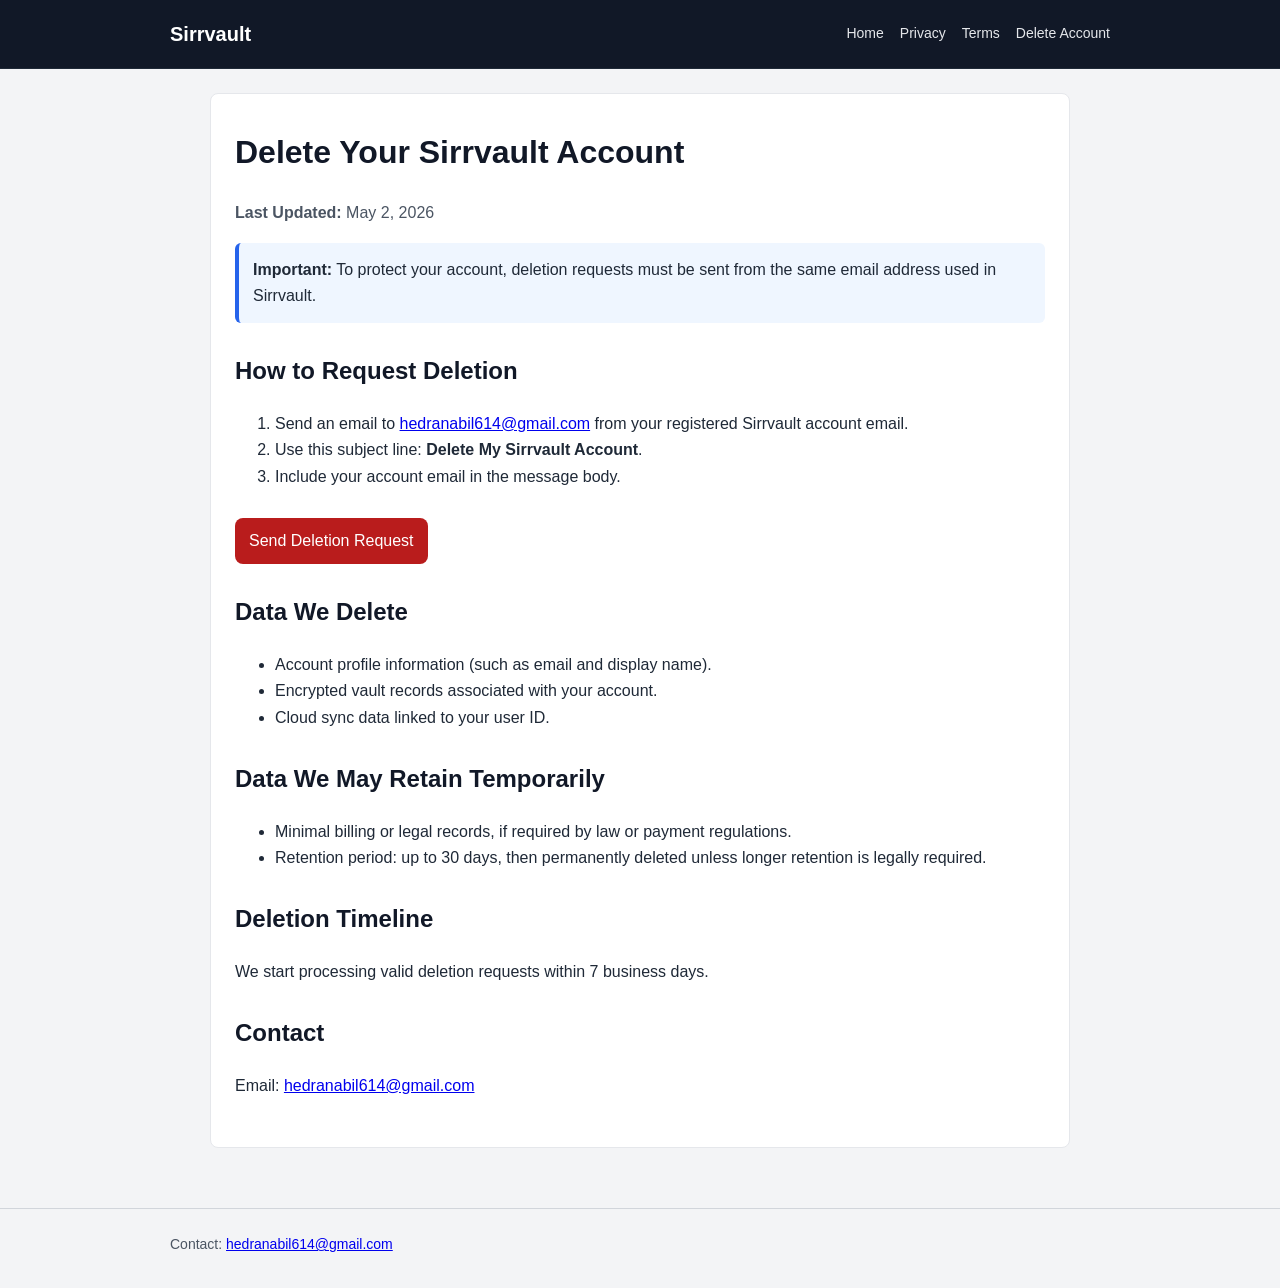
==== delete-account.html @ 34afde9b "Add delete account page and update navigation links" ====
<!DOCTYPE html>
<html lang="en">
<head>
  <meta charset="UTF-8">
  <meta name="viewport" content="width=device-width, initial-scale=1.0">
  <title>Sirrvault - Delete Account</title>
  <meta name="description" content="Request deletion of your Sirrvault account and associated data.">
  <link rel="stylesheet" href="./styles.css">
</head>
<body>
  <header class="site-header">
    <div class="inner topbar">
      <a class="brand" href="./index.html">Sirrvault</a>
      <nav class="nav">
        <a href="./index.html">Home</a>
        <a href="./privacy.html">Privacy</a>
        <a href="./terms.html">Terms</a>
        <a href="./delete-account.html">Delete Account</a>
      </nav>
    </div>
  </header>

  <main class="section">
    <h1>Delete Your Sirrvault Account</h1>
    <p class="muted"><strong>Last Updated:</strong> May 2, 2026</p>

    <div class="highlight">
      <strong>Important:</strong> To protect your account, deletion requests must be sent from the same email address used in Sirrvault.
    </div>

    <h2>How to Request Deletion</h2>
    <ol>
      <li>Send an email to <a href="mailto:hedranabil614@gmail.com">hedranabil614@gmail.com</a> from your registered Sirrvault account email.</li>
      <li>Use this subject line: <strong>Delete My Sirrvault Account</strong>.</li>
      <li>Include your account email in the message body.</li>
    </ol>

    <a class="cta-danger" href="mailto:hedranabil614@gmail.com?subject=Delete%20My%20Sirrvault%20Account&body=Hello%20Sirrvault%20Team%2C%0A%0AI%20request%20deletion%20of%20my%20account%20and%20associated%20data.%0A%0ARegistered%20account%20email%3A%20">Send Deletion Request</a>

    <h2>Data We Delete</h2>
    <ul>
      <li>Account profile information (such as email and display name).</li>
      <li>Encrypted vault records associated with your account.</li>
      <li>Cloud sync data linked to your user ID.</li>
    </ul>

    <h2>Data We May Retain Temporarily</h2>
    <ul>
      <li>Minimal billing or legal records, if required by law or payment regulations.</li>
      <li>Retention period: up to 30 days, then permanently deleted unless longer retention is legally required.</li>
    </ul>

    <h2>Deletion Timeline</h2>
    <p>We start processing valid deletion requests within 7 business days.</p>

    <h2>Contact</h2>
    <p>Email: <a href="mailto:hedranabil614@gmail.com">hedranabil614@gmail.com</a></p>
  </main>

  <footer class="site-footer">
    <div class="inner">
      Contact: <a href="mailto:hedranabil614@gmail.com">hedranabil614@gmail.com</a>
    </div>
  </footer>
</body>
</html>
---- styles.css ----
* {
  box-sizing: border-box;
}

body {
  margin: 0;
  font-family: -apple-system, BlinkMacSystemFont, "Segoe UI", Roboto, Oxygen, Ubuntu, Cantarell, sans-serif;
  color: #1f2937;
  background: #f3f4f6;
  line-height: 1.65;
}

.site-header {
  background: #111827;
  color: #ffffff;
  border-bottom: 1px solid #1f2937;
}

.inner {
  max-width: 980px;
  margin: 0 auto;
  padding: 0 20px;
}

.topbar {
  min-height: 68px;
  display: flex;
  align-items: center;
  justify-content: space-between;
  gap: 16px;
}

.brand {
  font-weight: 700;
  font-size: 20px;
  text-decoration: none;
  color: #ffffff;
}

.nav {
  display: flex;
  gap: 16px;
  flex-wrap: wrap;
}

.nav a {
  color: #e5e7eb;
  text-decoration: none;
  font-size: 14px;
}

.nav a:hover {
  color: #ffffff;
  text-decoration: underline;
}

.hero {
  padding: 56px 0 40px;
}

.hero h1 {
  margin: 0 0 12px;
  font-size: 36px;
  color: #111827;
}

.hero p {
  margin: 0;
  color: #374151;
  max-width: 720px;
}

.grid {
  display: grid;
  grid-template-columns: repeat(auto-fit, minmax(230px, 1fr));
  gap: 16px;
  margin: 28px 0 48px;
}

.card {
  background: #ffffff;
  border: 1px solid #e5e7eb;
  border-radius: 8px;
  padding: 20px;
}

.card h3 {
  margin: 0 0 8px;
  color: #111827;
}

.section {
  max-width: 860px;
  margin: 24px auto 60px;
  background: #ffffff;
  border: 1px solid #e5e7eb;
  border-radius: 8px;
  padding: 32px 24px;
}

.section h1 {
  margin-top: 0;
  color: #111827;
}

.section h2 {
  margin-top: 28px;
  color: #111827;
}

.section h3 {
  margin-top: 18px;
  color: #1f2937;
}

.highlight {
  background: #eff6ff;
  border-left: 4px solid #2563eb;
  padding: 14px;
  border-radius: 6px;
}

.muted {
  color: #4b5563;
}

.site-footer {
  border-top: 1px solid #d1d5db;
  padding: 24px 0 32px;
  color: #4b5563;
  font-size: 14px;
}

.cta {
  display: inline-block;
  background: #111827;
  color: #ffffff;
  text-decoration: none;
  padding: 10px 14px;
  border-radius: 8px;
  margin-top: 16px;
}

.cta:hover {
  background: #1f2937;
}

.cta-danger {
  display: inline-block;
  background: #b91c1c;
  color: #ffffff;
  text-decoration: none;
  padding: 10px 14px;
  border-radius: 8px;
  margin-top: 12px;
}

.cta-danger:hover {
  background: #991b1b;
}
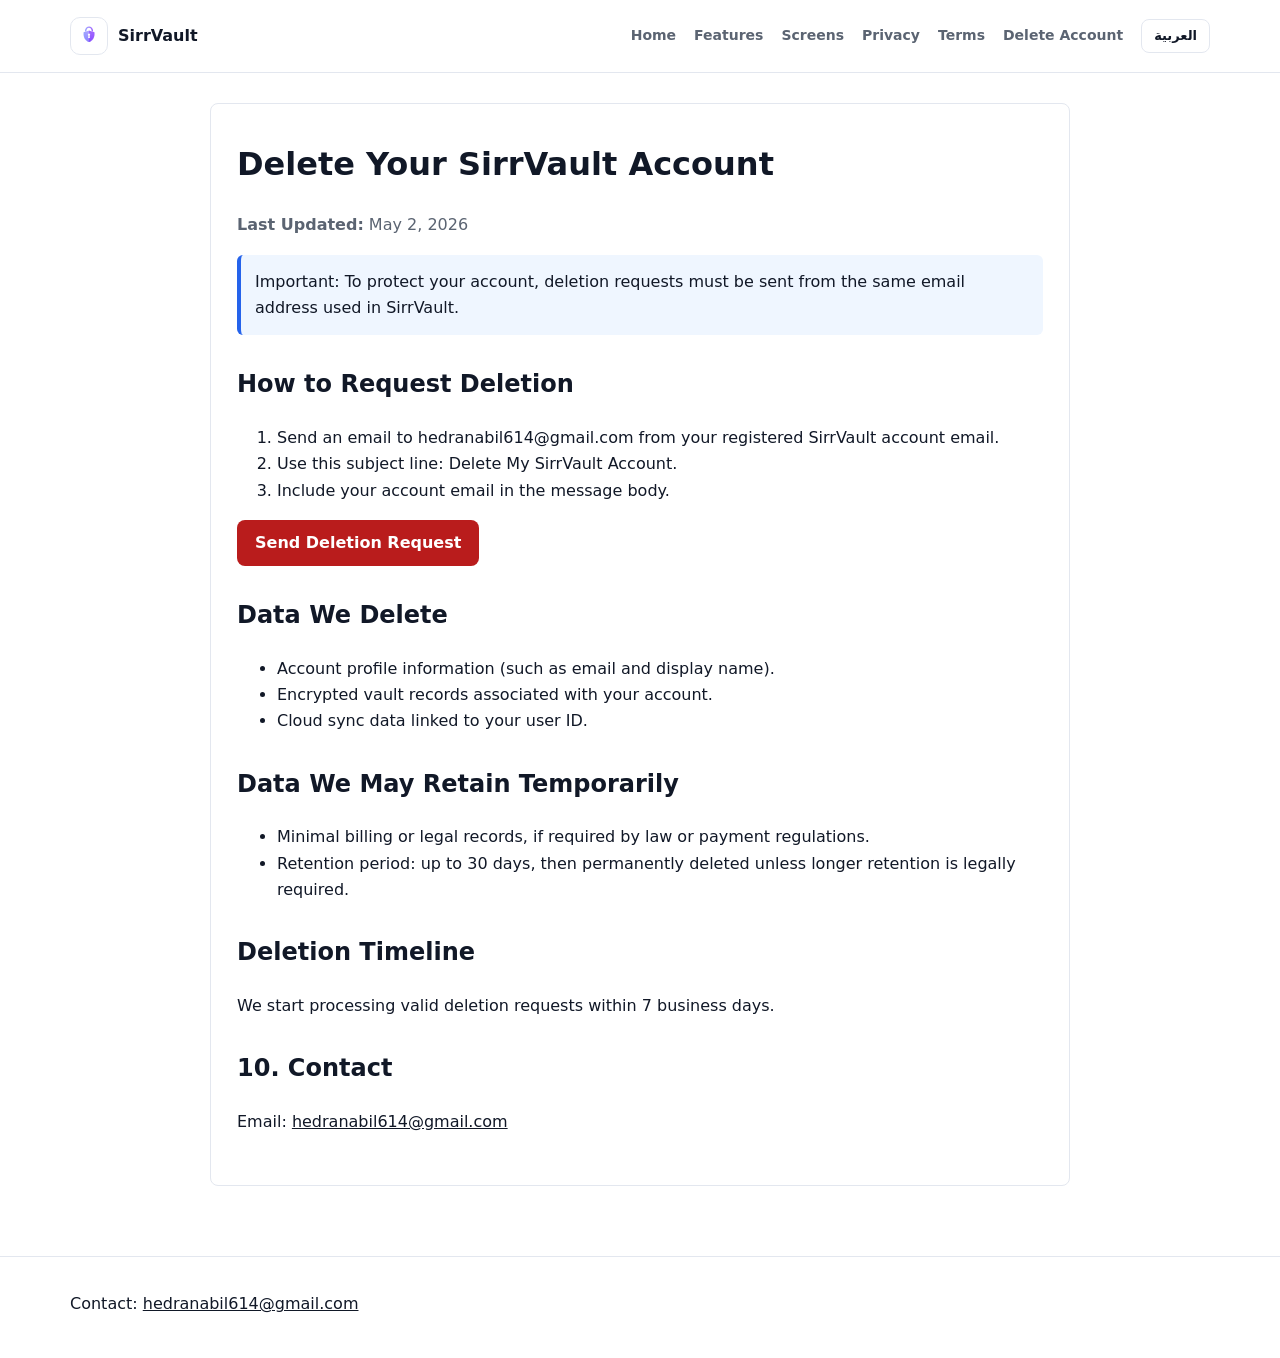
==== commit 61b5be32: "Refactor code structure for improved readability and maintainability" ====
--- a/delete-account.html
+++ b/delete-account.html
@@ -10,57 +10,64 @@
 <body>
   <header class="site-header">
     <div class="inner topbar">
-      <a class="brand" href="./index.html">Sirrvault</a>
+      <a class="brand" href="./index.html">
+        <img src="./assets/logo.png" alt="" class="brand-mark">
+        <span>SirrVault</span>
+      </a>
       <nav class="nav">
-        <a href="./index.html">Home</a>
-        <a href="./privacy.html">Privacy</a>
-        <a href="./terms.html">Terms</a>
-        <a href="./delete-account.html">Delete Account</a>
+        <a href="./index.html" data-i18n="nav_home">Home</a>
+        <a href="./index.html#features" data-i18n="nav_features">Features</a>
+        <a href="./index.html#screens" data-i18n="nav_screens">Screens</a>
+        <a href="./privacy.html" data-i18n="nav_privacy">Privacy</a>
+        <a href="./terms.html" data-i18n="nav_terms">Terms</a>
+        <a href="./delete-account.html" data-i18n="nav_delete">Delete Account</a>
+        <button class="lang-toggle" type="button" data-lang-toggle>العربية</button>
       </nav>
     </div>
   </header>
 
   <main class="section">
-    <h1>Delete Your Sirrvault Account</h1>
-    <p class="muted"><strong>Last Updated:</strong> May 2, 2026</p>
+    <h1 data-i18n="delete_title">Delete Your Sirrvault Account</h1>
+    <p class="muted"><strong data-i18n="updated">Last Updated:</strong> May 2, 2026</p>
 
-    <div class="highlight">
-      <strong>Important:</strong> To protect your account, deletion requests must be sent from the same email address used in Sirrvault.
+    <div class="highlight" data-i18n="delete_important">
+      Important: To protect your account, deletion requests must be sent from the same email address used in Sirrvault.
     </div>
 
-    <h2>How to Request Deletion</h2>
+    <h2 data-i18n="delete_how_title">How to Request Deletion</h2>
     <ol>
-      <li>Send an email to <a href="mailto:hedranabil614@gmail.com">hedranabil614@gmail.com</a> from your registered Sirrvault account email.</li>
-      <li>Use this subject line: <strong>Delete My Sirrvault Account</strong>.</li>
-      <li>Include your account email in the message body.</li>
+      <li data-i18n="delete_step_1">Send an email to hedranabil614@gmail.com from your registered Sirrvault account email.</li>
+      <li data-i18n="delete_step_2">Use this subject line: Delete My Sirrvault Account.</li>
+      <li data-i18n="delete_step_3">Include your account email in the message body.</li>
     </ol>
 
-    <a class="cta-danger" href="mailto:hedranabil614@gmail.com?subject=Delete%20My%20Sirrvault%20Account&body=Hello%20Sirrvault%20Team%2C%0A%0AI%20request%20deletion%20of%20my%20account%20and%20associated%20data.%0A%0ARegistered%20account%20email%3A%20">Send Deletion Request</a>
+    <a class="cta-danger" href="mailto:hedranabil614@gmail.com?subject=Delete%20My%20Sirrvault%20Account&body=Hello%20Sirrvault%20Team%2C%0A%0AI%20request%20deletion%20of%20my%20account%20and%20associated%20data.%0A%0ARegistered%20account%20email%3A%20" data-i18n="delete_cta">Send Deletion Request</a>
 
-    <h2>Data We Delete</h2>
+    <h2 data-i18n="delete_data_title">Data We Delete</h2>
     <ul>
-      <li>Account profile information (such as email and display name).</li>
-      <li>Encrypted vault records associated with your account.</li>
-      <li>Cloud sync data linked to your user ID.</li>
+      <li data-i18n="delete_data_1">Account profile information (such as email and display name).</li>
+      <li data-i18n="delete_data_2">Encrypted vault records associated with your account.</li>
+      <li data-i18n="delete_data_3">Cloud sync data linked to your user ID.</li>
     </ul>
 
-    <h2>Data We May Retain Temporarily</h2>
+    <h2 data-i18n="retain_title">Data We May Retain Temporarily</h2>
     <ul>
-      <li>Minimal billing or legal records, if required by law or payment regulations.</li>
-      <li>Retention period: up to 30 days, then permanently deleted unless longer retention is legally required.</li>
+      <li data-i18n="retain_1">Minimal billing or legal records, if required by law or payment regulations.</li>
+      <li data-i18n="retain_2">Retention period: up to 30 days, then permanently deleted unless longer retention is legally required.</li>
     </ul>
 
-    <h2>Deletion Timeline</h2>
-    <p>We start processing valid deletion requests within 7 business days.</p>
+    <h2 data-i18n="timeline_title">Deletion Timeline</h2>
+    <p data-i18n="timeline_body">We start processing valid deletion requests within 7 business days.</p>
 
-    <h2>Contact</h2>
+    <h2 data-i18n="terms_10_title">Contact</h2>
     <p>Email: <a href="mailto:hedranabil614@gmail.com">hedranabil614@gmail.com</a></p>
   </main>
 
   <footer class="site-footer">
     <div class="inner">
-      Contact: <a href="mailto:hedranabil614@gmail.com">hedranabil614@gmail.com</a>
+      <span data-i18n="contact">Contact:</span> <a href="mailto:hedranabil614@gmail.com">hedranabil614@gmail.com</a>
     </div>
   </footer>
+  <script src="./i18n.js"></script>
 </body>
 </html>
--- a/styles.css
+++ b/styles.css
@@ -1,111 +1,463 @@
+:root {
+  --ink: #111827;
+  --muted: #5b6472;
+  --paper: #ffffff;
+  --panel: #f6f7fb;
+  --line: #e3e7ef;
+  --brand: #4f46e5;
+  --brand-dark: #312e81;
+  --accent: #0f766e;
+  --danger: #b91c1c;
+  --shadow: 0 24px 70px rgba(17, 24, 39, 0.14);
+}
+
 * {
   box-sizing: border-box;
 }
 
+html {
+  scroll-behavior: smooth;
+  scroll-padding-top: 96px;
+}
+
 body {
   margin: 0;
-  font-family: -apple-system, BlinkMacSystemFont, "Segoe UI", Roboto, Oxygen, Ubuntu, Cantarell, sans-serif;
-  color: #1f2937;
-  background: #f3f4f6;
+  font-family: Inter, ui-sans-serif, system-ui, -apple-system, BlinkMacSystemFont, "Segoe UI", sans-serif;
+  color: var(--ink);
+  background: var(--paper);
   line-height: 1.65;
 }
 
+img {
+  max-width: 100%;
+  display: block;
+}
+
+a {
+  color: inherit;
+}
+
+.inner {
+  width: min(1140px, calc(100% - 40px));
+  margin: 0 auto;
+}
+
 .site-header {
-  background: #111827;
-  color: #ffffff;
-  border-bottom: 1px solid #1f2937;
-}
-
-.inner {
-  max-width: 980px;
-  margin: 0 auto;
-  padding: 0 20px;
+  position: sticky;
+  top: 0;
+  z-index: 20;
+  background: rgba(255, 255, 255, 0.92);
+  border-bottom: 1px solid var(--line);
+  backdrop-filter: blur(18px);
 }
 
 .topbar {
-  min-height: 68px;
+  min-height: 72px;
   display: flex;
   align-items: center;
   justify-content: space-between;
-  gap: 16px;
+  gap: 24px;
 }
 
 .brand {
-  font-weight: 700;
-  font-size: 20px;
+  display: inline-flex;
+  align-items: center;
+  gap: 10px;
+  color: var(--ink);
+  font-weight: 850;
+  letter-spacing: 0;
   text-decoration: none;
-  color: #ffffff;
+  white-space: nowrap;
+}
+
+.brand-mark {
+  width: 38px;
+  height: 38px;
+  border-radius: 10px;
+  object-fit: cover;
+  background: #fff;
+  border: 1px solid var(--line);
 }
 
 .nav {
   display: flex;
+  align-items: center;
+  gap: 18px;
+  flex-wrap: wrap;
+  justify-content: flex-end;
+}
+
+.nav a,
+.footer-links a {
+  color: var(--muted);
+  font-size: 14px;
+  font-weight: 650;
+  text-decoration: none;
+}
+
+.lang-toggle {
+  min-height: 34px;
+  padding: 0 12px;
+  border: 1px solid var(--line);
+  border-radius: 8px;
+  color: var(--ink);
+  background: #fff;
+  font: inherit;
+  font-size: 13px;
+  font-weight: 800;
+  cursor: pointer;
+}
+
+.lang-toggle:hover {
+  border-color: var(--brand);
+  color: var(--brand);
+}
+
+.nav a:hover,
+.footer-links a:hover,
+.text-link:hover {
+  color: var(--brand);
+}
+
+.hero-shell {
+  overflow: hidden;
+  background: linear-gradient(180deg, #f8fafc 0%, #ffffff 100%);
+  border-bottom: 1px solid var(--line);
+}
+
+.hero {
+  min-height: 620px;
+  display: grid;
+  grid-template-columns: minmax(0, 1.05fr) minmax(320px, 0.75fr);
+  gap: 52px;
+  align-items: center;
+  padding: 46px 0 66px;
+}
+
+.eyebrow {
+  margin: 0 0 12px;
+  color: var(--brand);
+  font-size: 13px;
+  font-weight: 850;
+  letter-spacing: 0.08em;
+  text-transform: uppercase;
+}
+
+.hero h1,
+.section-heading h2,
+.split-section h2,
+.pricing-panel h2,
+.final-cta h2 {
+  margin: 0;
+  color: var(--ink);
+  line-height: 1.04;
+  letter-spacing: 0;
+}
+
+.hero h1 {
+  max-width: 760px;
+  font-size: clamp(42px, 5.4vw, 68px);
+}
+
+.hero-subtitle,
+.section-heading p,
+.split-section p,
+.pricing-panel p,
+.final-cta p {
+  margin: 18px 0 0;
+  color: var(--muted);
+  font-size: 18px;
+  max-width: 700px;
+}
+
+.hero-actions {
+  display: flex;
+  flex-wrap: wrap;
+  gap: 12px;
+  margin-top: 30px;
+}
+
+.cta,
+.cta-danger {
+  display: inline-flex;
+  align-items: center;
+  justify-content: center;
+  min-height: 46px;
+  padding: 0 18px;
+  border-radius: 8px;
+  color: #fff;
+  background: var(--ink);
+  font-weight: 800;
+  text-decoration: none;
+}
+
+.cta:hover {
+  background: #000;
+}
+
+.cta.secondary {
+  color: var(--ink);
+  background: #eef0f6;
+}
+
+.cta.light {
+  color: var(--ink);
+  background: #fff;
+}
+
+.cta-danger {
+  background: var(--danger);
+}
+
+.cta-danger:hover {
+  background: #991b1b;
+}
+
+.trust-row {
+  display: grid;
+  grid-template-columns: repeat(3, minmax(0, 1fr));
+  gap: 14px;
+  max-width: 680px;
+  margin: 36px 0 0;
+}
+
+.trust-row div {
+  padding: 16px;
+  background: #fff;
+  border: 1px solid var(--line);
+  border-radius: 8px;
+}
+
+.trust-row dt {
+  font-weight: 900;
+}
+
+.trust-row dd {
+  margin: 2px 0 0;
+  color: var(--muted);
+  font-size: 14px;
+}
+
+.hero-device {
+  display: flex;
+  justify-content: center;
+  align-self: center;
+}
+
+.phone-frame {
+  width: min(310px, 78vw);
+  padding: 12px;
+  border-radius: 34px;
+  background: #0d1221;
+  box-shadow: var(--shadow);
+  border: 1px solid rgba(255, 255, 255, 0.12);
+}
+
+.phone-frame img {
+  width: 100%;
+  aspect-ratio: 9 / 15.5;
+  object-fit: cover;
+  border-radius: 24px;
+}
+
+.section-block,
+.split-section,
+.pricing-panel,
+.faq-section {
+  padding: 86px 0;
+}
+
+.section-heading {
+  max-width: 760px;
+  margin-bottom: 34px;
+}
+
+.section-heading h2,
+.split-section h2,
+.pricing-panel h2,
+.final-cta h2 {
+  font-size: clamp(32px, 4.5vw, 52px);
+}
+
+.section-heading.compact {
+  margin-bottom: 24px;
+}
+
+.feature-grid,
+.faq-grid {
+  display: grid;
+  grid-template-columns: repeat(4, minmax(0, 1fr));
   gap: 16px;
-  flex-wrap: wrap;
-}
-
-.nav a {
-  color: #e5e7eb;
+}
+
+.feature-card,
+.faq-grid article,
+.security-list article {
+  background: var(--paper);
+  border: 1px solid var(--line);
+  border-radius: 8px;
+  padding: 22px;
+}
+
+.feature-card {
+  min-height: 230px;
+}
+
+.feature-icon {
+  display: inline-flex;
+  width: 42px;
+  height: 42px;
+  align-items: center;
+  justify-content: center;
+  border-radius: 8px;
+  color: var(--brand);
+  background: #eef2ff;
+  font-weight: 900;
+}
+
+.feature-card h3,
+.faq-grid h3,
+.security-list h3 {
+  margin: 18px 0 8px;
+  line-height: 1.18;
+}
+
+.feature-card p,
+.faq-grid p,
+.security-list p,
+.site-footer p {
+  margin: 0;
+  color: var(--muted);
+}
+
+.screens-band {
+  padding: 104px 0 88px;
+  background: #101523;
+  color: #fff;
+  overflow: hidden;
+}
+
+.screens-band .section-heading h2,
+.screens-band .section-heading p {
+  color: #fff;
+}
+
+.screens-band .section-heading p {
+  color: #cbd5e1;
+}
+
+.screen-strip {
+  width: min(1320px, calc(100% - 28px));
+  margin: 36px auto 0;
+  display: grid;
+  grid-template-columns: repeat(6, minmax(150px, 1fr));
+  gap: 18px;
+}
+
+.screen-strip figure {
+  margin: 0;
+  padding: 10px;
+  border-radius: 24px;
+  background: #171e31;
+  border: 1px solid rgba(255, 255, 255, 0.1);
+  min-width: 0;
+}
+
+.screen-strip img {
+  width: 100%;
+  aspect-ratio: 9 / 16;
+  object-fit: cover;
+  border-radius: 18px;
+}
+
+.split-section {
+  display: grid;
+  grid-template-columns: minmax(0, 0.8fr) minmax(0, 1fr);
+  gap: 38px;
+  align-items: start;
+}
+
+.security-list {
+  display: grid;
+  gap: 14px;
+}
+
+.text-link {
+  display: inline-flex;
+  margin-top: 22px;
+  color: var(--brand);
+  font-weight: 850;
   text-decoration: none;
-  font-size: 14px;
-}
-
-.nav a:hover {
-  color: #ffffff;
-  text-decoration: underline;
-}
-
-.hero {
-  padding: 56px 0 40px;
-}
-
-.hero h1 {
-  margin: 0 0 12px;
-  font-size: 36px;
-  color: #111827;
-}
-
-.hero p {
+}
+
+.pricing-panel {
+  display: grid;
+  grid-template-columns: minmax(0, 1fr) minmax(280px, 0.55fr);
+  gap: 32px;
+  align-items: center;
+  padding: 42px;
+  margin-bottom: 52px;
+  background: var(--panel);
+  border: 1px solid var(--line);
+  border-radius: 8px;
+}
+
+.check-list {
   margin: 0;
-  color: #374151;
-  max-width: 720px;
-}
-
-.grid {
-  display: grid;
-  grid-template-columns: repeat(auto-fit, minmax(230px, 1fr));
-  gap: 16px;
-  margin: 28px 0 48px;
-}
-
-.card {
+  padding: 0;
+  list-style: none;
+  display: grid;
+  gap: 12px;
+}
+
+.check-list li {
+  padding: 13px 14px;
+  background: #fff;
+  border: 1px solid var(--line);
+  border-radius: 8px;
+  font-weight: 750;
+}
+
+.faq-grid {
+  grid-template-columns: repeat(3, minmax(0, 1fr));
+}
+
+.final-cta {
+  background: var(--brand-dark);
+  color: #fff;
+}
+
+.final-cta-inner {
+  padding: 70px 0;
+}
+
+.final-cta h2,
+.final-cta p {
+  color: #fff;
+}
+
+.final-cta p {
+  color: #dbeafe;
+  margin-bottom: 24px;
+}
+
+.section {
+  width: min(860px, calc(100% - 40px));
+  margin: 30px auto 70px;
   background: #ffffff;
-  border: 1px solid #e5e7eb;
-  border-radius: 8px;
-  padding: 20px;
-}
-
-.card h3 {
-  margin: 0 0 8px;
-  color: #111827;
-}
-
-.section {
-  max-width: 860px;
-  margin: 24px auto 60px;
-  background: #ffffff;
-  border: 1px solid #e5e7eb;
-  border-radius: 8px;
-  padding: 32px 24px;
+  border: 1px solid var(--line);
+  border-radius: 8px;
+  padding: 34px 26px;
 }
 
 .section h1 {
   margin-top: 0;
-  color: #111827;
+  color: var(--ink);
 }
 
 .section h2 {
-  margin-top: 28px;
-  color: #111827;
+  margin-top: 30px;
+  color: var(--ink);
 }
 
 .section h3 {
@@ -121,40 +473,119 @@
 }
 
 .muted {
-  color: #4b5563;
+  color: var(--muted);
 }
 
 .site-footer {
-  border-top: 1px solid #d1d5db;
-  padding: 24px 0 32px;
-  color: #4b5563;
-  font-size: 14px;
-}
-
-.cta {
-  display: inline-block;
-  background: #111827;
-  color: #ffffff;
-  text-decoration: none;
-  padding: 10px 14px;
-  border-radius: 8px;
-  margin-top: 16px;
-}
-
-.cta:hover {
-  background: #1f2937;
-}
-
-.cta-danger {
-  display: inline-block;
-  background: #b91c1c;
-  color: #ffffff;
-  text-decoration: none;
-  padding: 10px 14px;
-  border-radius: 8px;
-  margin-top: 12px;
-}
-
-.cta-danger:hover {
-  background: #991b1b;
-}
+  border-top: 1px solid var(--line);
+  padding: 34px 0 40px;
+  background: #fff;
+}
+
+.footer-grid {
+  display: flex;
+  justify-content: space-between;
+  gap: 28px;
+  align-items: flex-start;
+}
+
+.footer-brand {
+  margin-bottom: 10px;
+}
+
+.footer-links {
+  display: flex;
+  flex-wrap: wrap;
+  gap: 14px;
+  justify-content: flex-end;
+}
+
+[dir="rtl"] body {
+  font-family: Tahoma, Arial, ui-sans-serif, system-ui, sans-serif;
+}
+
+[dir="rtl"] .hero h1,
+[dir="rtl"] .section-heading h2,
+[dir="rtl"] .split-section h2,
+[dir="rtl"] .pricing-panel h2,
+[dir="rtl"] .final-cta h2 {
+  line-height: 1.16;
+}
+
+[dir="rtl"] .nav,
+[dir="rtl"] .footer-links {
+  justify-content: flex-start;
+}
+
+[dir="rtl"] .highlight {
+  border-left: 0;
+  border-right: 4px solid #2563eb;
+}
+
+@media (max-width: 960px) {
+  .hero,
+  .split-section,
+  .pricing-panel {
+    grid-template-columns: 1fr;
+  }
+
+  .hero {
+    min-height: auto;
+  }
+
+  .feature-grid,
+  .screen-strip,
+  .faq-grid {
+    grid-template-columns: repeat(2, minmax(0, 1fr));
+  }
+
+  .screen-strip {
+    width: min(760px, calc(100% - 28px));
+  }
+}
+
+@media (max-width: 640px) {
+  .inner {
+    width: min(100% - 28px, 1140px);
+  }
+
+  .topbar,
+  .footer-grid {
+    align-items: flex-start;
+    flex-direction: column;
+  }
+
+  .nav,
+  .footer-links {
+    justify-content: flex-start;
+    gap: 12px;
+  }
+
+  .hero {
+    padding-top: 36px;
+    gap: 34px;
+  }
+
+  .hero h1 {
+    font-size: 40px;
+  }
+
+  .trust-row,
+  .feature-grid,
+  .screen-strip,
+  .faq-grid {
+    grid-template-columns: 1fr;
+  }
+
+  .section-block,
+  .split-section,
+  .pricing-panel,
+  .faq-section,
+  .screens-band {
+    padding: 56px 0;
+  }
+
+  .pricing-panel {
+    padding: 24px;
+  }
+}
